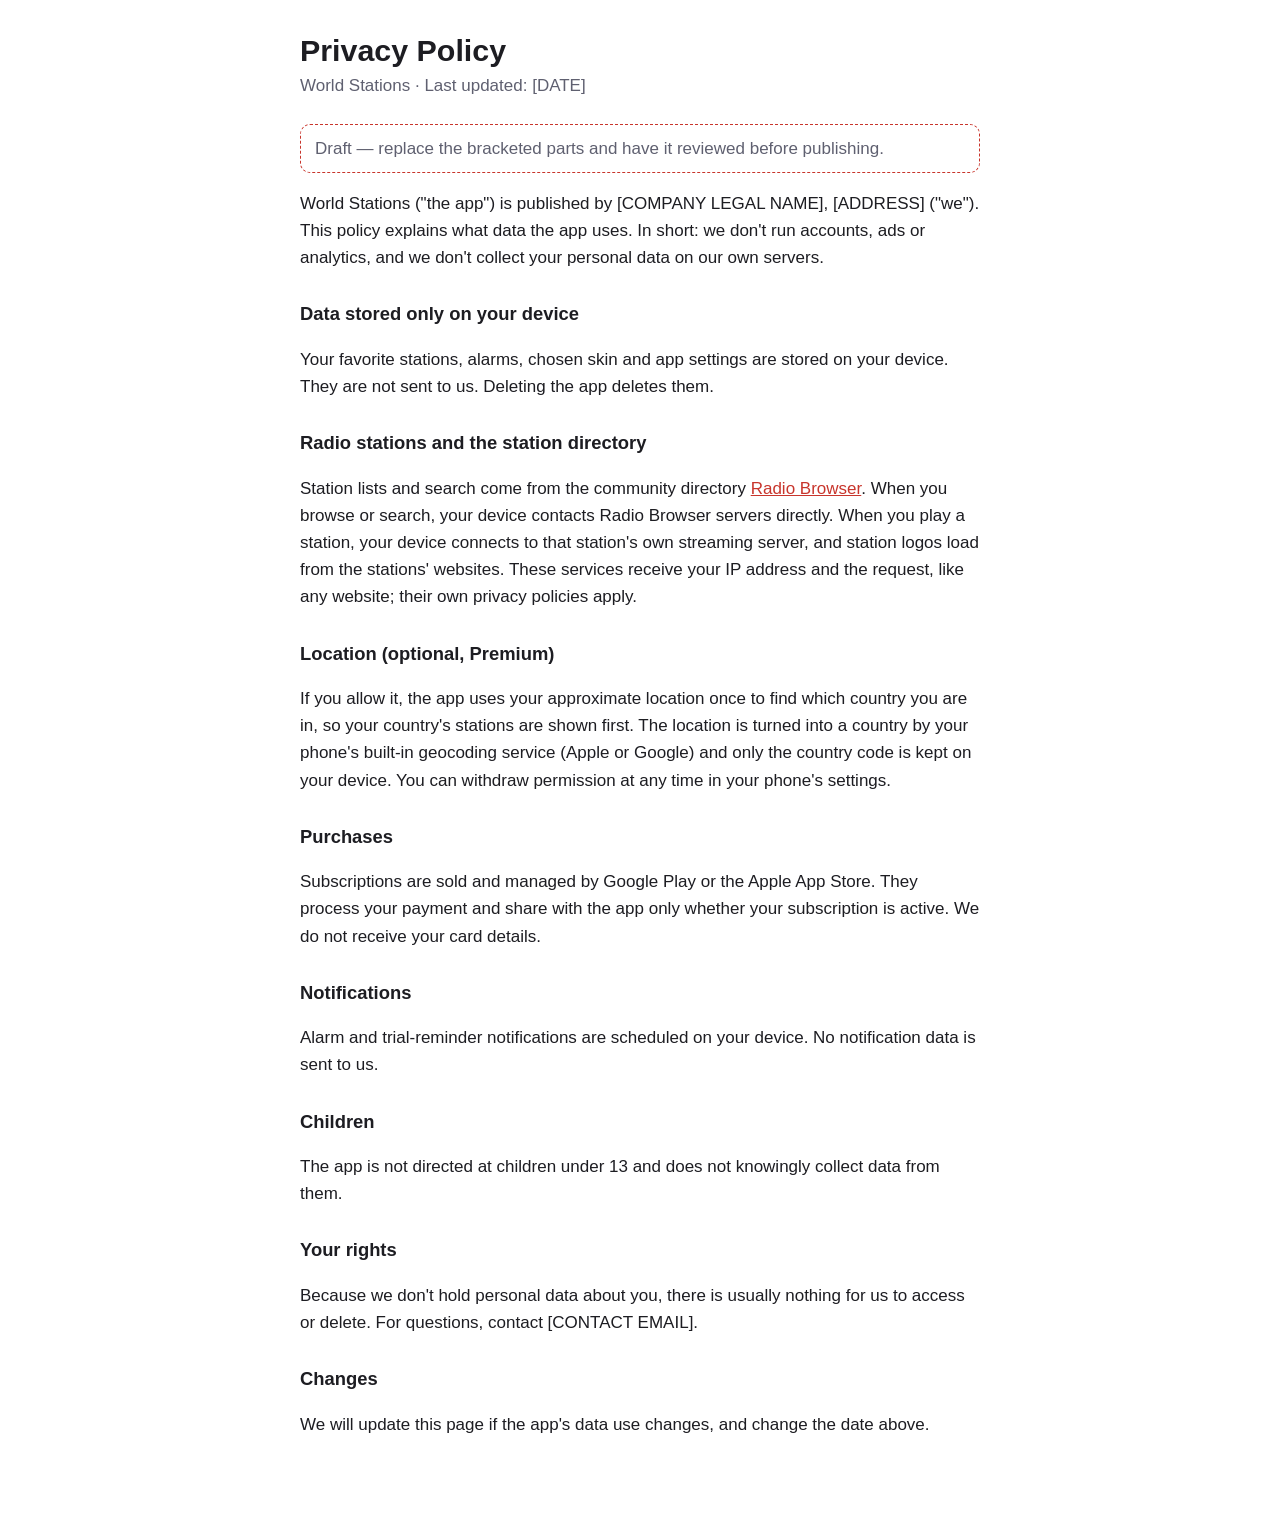
==== privacy.html @ 6c7eed6c "Add Terms of Use and Privacy Policy pages for World Stations Static pages for GitHub Pages (root of " ====
<!doctype html>
<html lang="en">
<head>
<meta charset="utf-8">
<meta name="viewport" content="width=device-width, initial-scale=1">
<title>World Stations — Privacy Policy</title>
<link rel="stylesheet" href="style.css">
</head>
<body>
<main>
<h1>Privacy Policy</h1>
<p class="updated">World Stations · Last updated: [DATE]</p>
<p class="draft">Draft — replace the bracketed parts and have it reviewed before publishing.</p>

<p>World Stations ("the app") is published by [COMPANY LEGAL NAME], [ADDRESS] ("we"). This policy explains what data the app uses. In short: we don't run accounts, ads or analytics, and we don't collect your personal data on our own servers.</p>

<h2>Data stored only on your device</h2>
<p>Your favorite stations, alarms, chosen skin and app settings are stored on your device. They are not sent to us. Deleting the app deletes them.</p>

<h2>Radio stations and the station directory</h2>
<p>Station lists and search come from the community directory <a href="https://www.radio-browser.info">Radio Browser</a>. When you browse or search, your device contacts Radio Browser servers directly. When you play a station, your device connects to that station's own streaming server, and station logos load from the stations' websites. These services receive your IP address and the request, like any website; their own privacy policies apply.</p>

<h2>Location (optional, Premium)</h2>
<p>If you allow it, the app uses your approximate location once to find which country you are in, so your country's stations are shown first. The location is turned into a country by your phone's built-in geocoding service (Apple or Google) and only the country code is kept on your device. You can withdraw permission at any time in your phone's settings.</p>

<h2>Purchases</h2>
<p>Subscriptions are sold and managed by Google Play or the Apple App Store. They process your payment and share with the app only whether your subscription is active. We do not receive your card details.</p>

<h2>Notifications</h2>
<p>Alarm and trial-reminder notifications are scheduled on your device. No notification data is sent to us.</p>

<h2>Children</h2>
<p>The app is not directed at children under 13 and does not knowingly collect data from them.</p>

<h2>Your rights</h2>
<p>Because we don't hold personal data about you, there is usually nothing for us to access or delete. For questions, contact [CONTACT EMAIL].</p>

<h2>Changes</h2>
<p>We will update this page if the app's data use changes, and change the date above.</p>
</main>
</body>
</html>
---- style.css ----
:root { --bg: #ffffff; --fg: #1d1d22; --muted: #5f6070; --accent: #c8352c; }
@media (prefers-color-scheme: dark) { :root { --bg: #121216; --fg: #ececf1; --muted: #a3a3b2; --accent: #ff6a5f; } }
body { background: var(--bg); color: var(--fg); font: 17px/1.6 -apple-system, "Segoe UI", Roboto, sans-serif; margin: 0; padding: 32px 16px 64px; }
main { max-width: 680px; margin: 0 auto; }
h1 { font-size: 1.9rem; line-height: 1.2; margin: 0 0 4px; }
h2 { font-size: 1.15rem; margin: 28px 0 6px; }
.updated { color: var(--muted); margin: 0 0 24px; }
a { color: var(--accent); }
.draft { border: 1px dashed var(--accent); padding: 10px 14px; border-radius: 10px; color: var(--muted); }
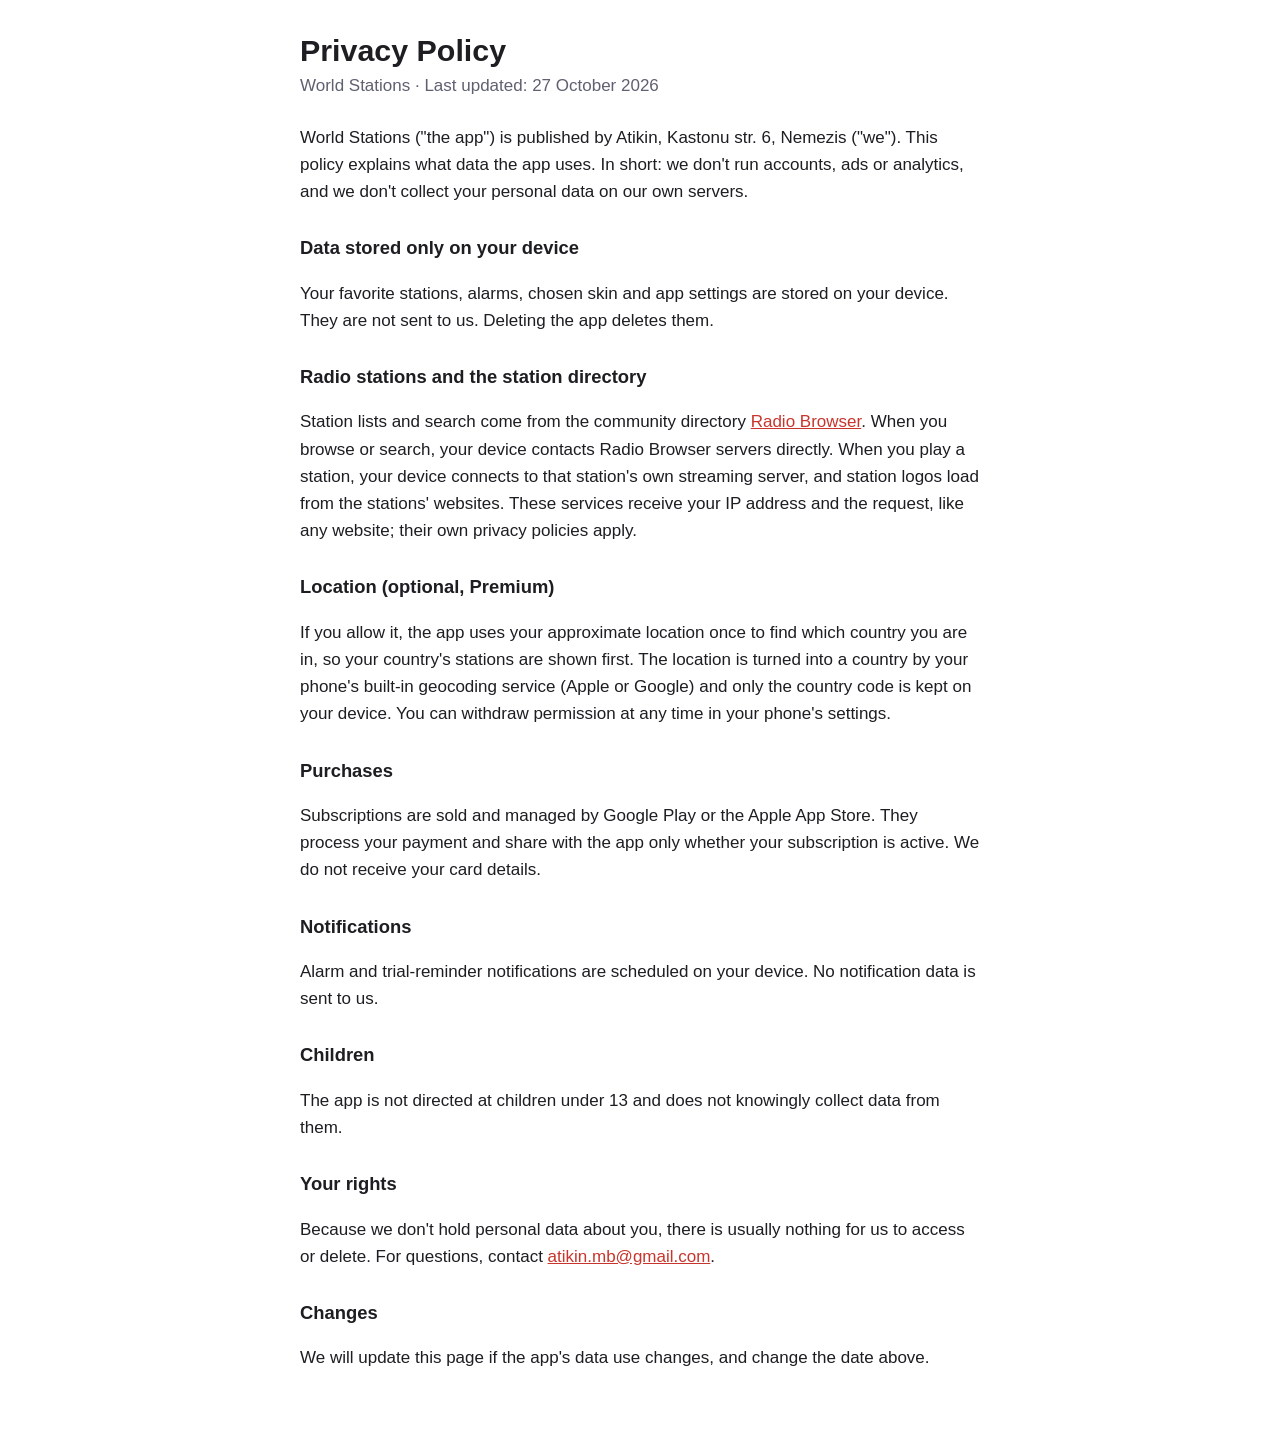
==== commit 8c7a9ed9: "Fill in publisher details: Atikin, Kastonu str. 6, Nemezis Company name, address, contact email and " ====
--- a/privacy.html
+++ b/privacy.html
@@ -9,10 +9,8 @@
 <body>
 <main>
 <h1>Privacy Policy</h1>
-<p class="updated">World Stations · Last updated: [DATE]</p>
-<p class="draft">Draft — replace the bracketed parts and have it reviewed before publishing.</p>
-
-<p>World Stations ("the app") is published by [COMPANY LEGAL NAME], [ADDRESS] ("we"). This policy explains what data the app uses. In short: we don't run accounts, ads or analytics, and we don't collect your personal data on our own servers.</p>
+<p class="updated">World Stations · Last updated: 27 October 2026</p>
+<p>World Stations ("the app") is published by Atikin, Kastonu str. 6, Nemezis ("we"). This policy explains what data the app uses. In short: we don't run accounts, ads or analytics, and we don't collect your personal data on our own servers.</p>
 
 <h2>Data stored only on your device</h2>
 <p>Your favorite stations, alarms, chosen skin and app settings are stored on your device. They are not sent to us. Deleting the app deletes them.</p>
@@ -33,7 +31,7 @@
 <p>The app is not directed at children under 13 and does not knowingly collect data from them.</p>
 
 <h2>Your rights</h2>
-<p>Because we don't hold personal data about you, there is usually nothing for us to access or delete. For questions, contact [CONTACT EMAIL].</p>
+<p>Because we don't hold personal data about you, there is usually nothing for us to access or delete. For questions, contact <a href="mailto:atikin.mb@gmail.com">atikin.mb@gmail.com</a>.</p>
 
 <h2>Changes</h2>
 <p>We will update this page if the app's data use changes, and change the date above.</p>
